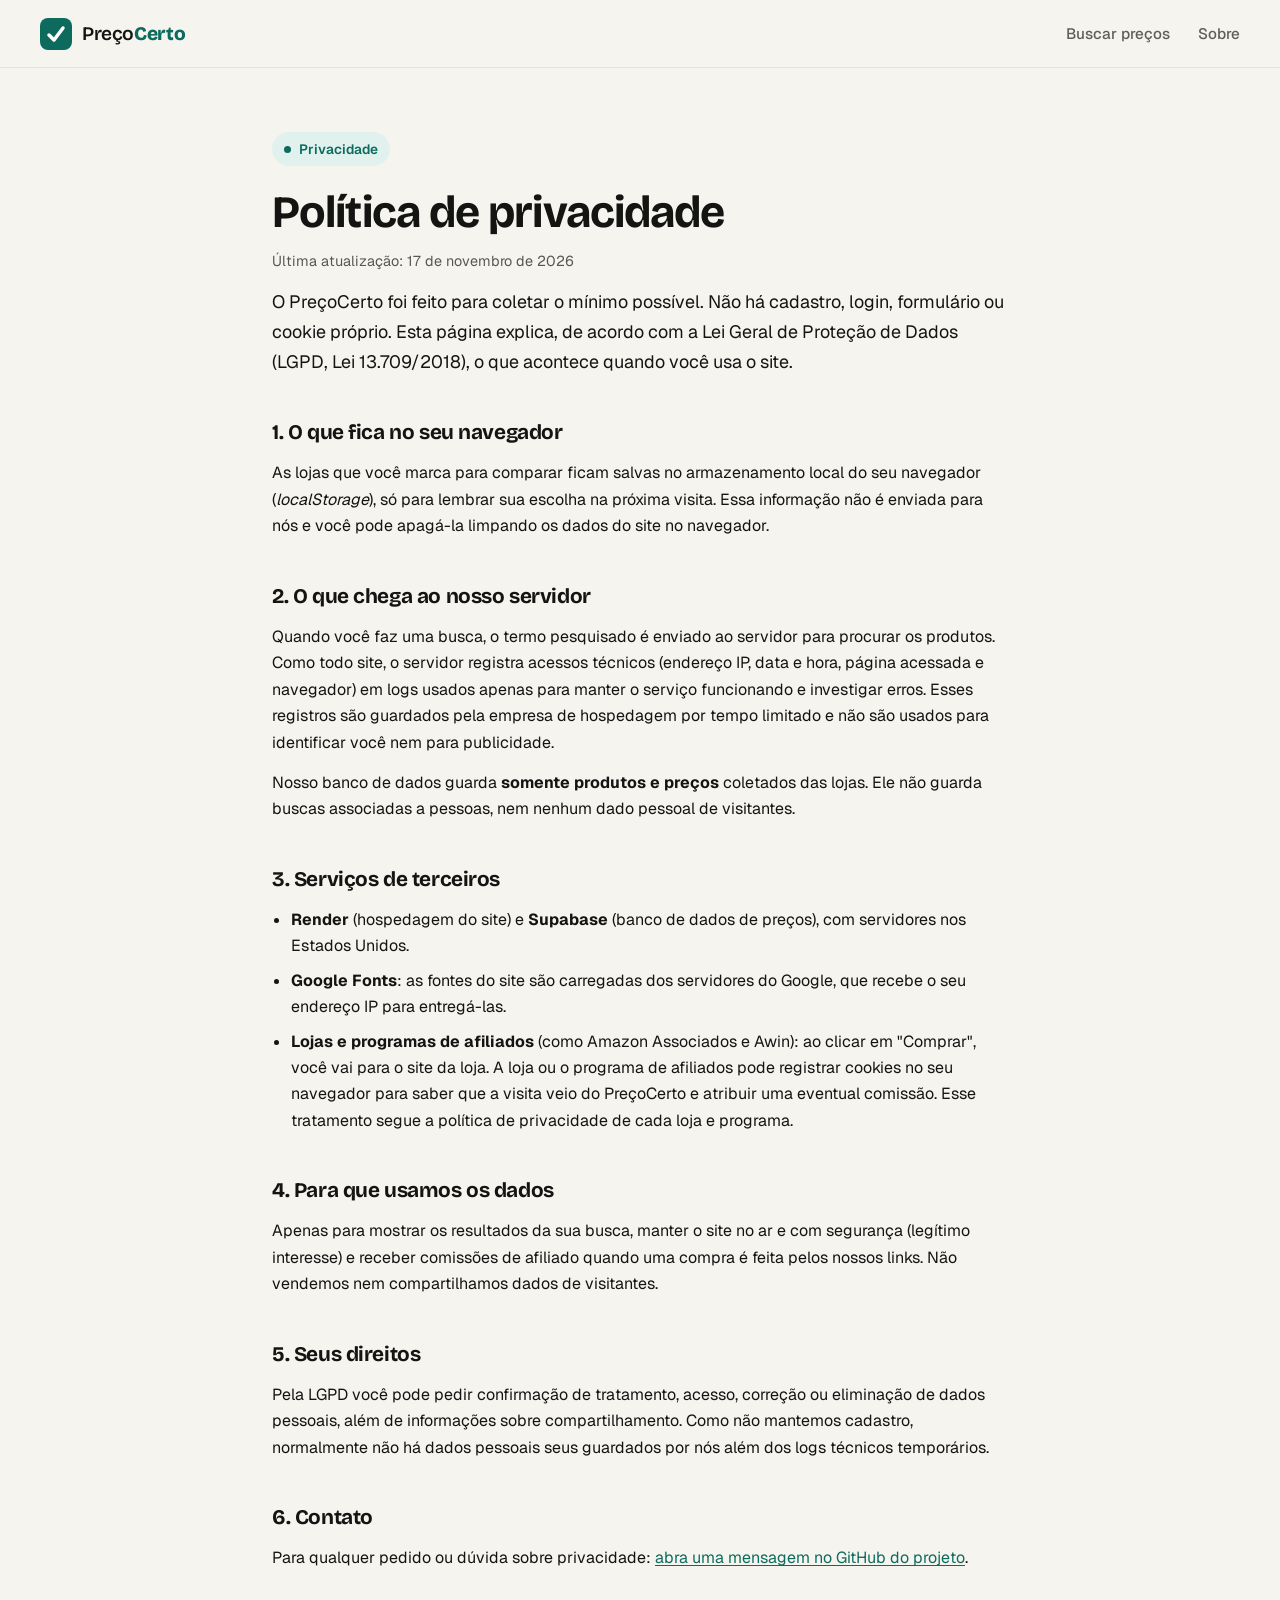
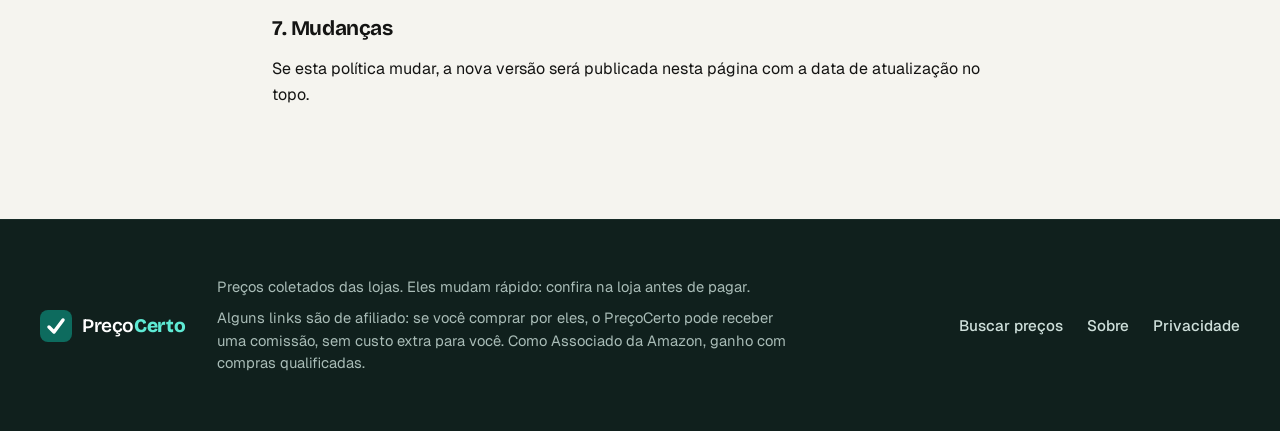
==== site/privacidade.html @ 29f8715f "Páginas Sobre e Política de privacidade; rodapé com links Co-Authored-By: Claude Opus 5.5 <noreply@a" ====
<!DOCTYPE html>
<html lang="pt-BR">
<head>
  <meta charset="UTF-8">
  <meta name="viewport" content="width=device-width, initial-scale=1.0">
  <title>Política de privacidade · PreçoCerto</title>
  <meta name="description" content="Quais dados o PreçoCerto trata, por quê e quais são os seus direitos (LGPD).">
  <meta name="theme-color" content="#f5f4ef">
  <link rel="icon" href="data:image/svg+xml,%3Csvg xmlns='http://www.w3.org/2000/svg' viewBox='0 0 32 32'%3E%3Crect width='32' height='32' rx='8' fill='%230d6b5e'/%3E%3Cpath d='M9 17l5 5 9-12' stroke='white' stroke-width='3.5' fill='none' stroke-linecap='round' stroke-linejoin='round'/%3E%3C/svg%3E">
  <link rel="preconnect" href="https://fonts.googleapis.com">
  <link rel="preconnect" href="https://fonts.gstatic.com" crossorigin>
  <link href="https://fonts.googleapis.com/css2?family=Bricolage+Grotesque:opsz,wght@12..96,600;12..96,700;12..96,800&family=Geist:wght@400;500;600;700&display=swap" rel="stylesheet">
  <link rel="stylesheet" href="style.css">
</head>
<body>
  <header class="topo">
    <div class="wrap topo__conteudo">
      <a href="/" class="logo" aria-label="PreçoCerto, início">
        <svg class="logo__marca" viewBox="0 0 32 32" aria-hidden="true"><rect width="32" height="32" rx="8"/><path d="M9 17l5 5 9-12"/></svg>
        <span>Preço<strong>Certo</strong></span>
      </a>
      <nav class="topo__nav" aria-label="Principal">
        <a href="/">Buscar preços</a>
        <a href="/sobre.html">Sobre</a>
      </nav>
    </div>
  </header>

  <main class="pagina">
    <article class="wrap pagina__texto">
      <p class="hero__tag">Privacidade</p>
      <h1>Política de privacidade</h1>
      <p class="pagina__data">Última atualização: 17 de novembro de 2026</p>

      <p class="pagina__lead">
        O PreçoCerto foi feito para coletar o mínimo possível. Não há cadastro, login,
        formulário ou cookie próprio. Esta página explica, de acordo com a Lei Geral de Proteção
        de Dados (LGPD, Lei 13.709/2018), o que acontece quando você usa o site.
      </p>

      <h2>1. O que fica no seu navegador</h2>
      <p>
        As lojas que você marca para comparar ficam salvas no armazenamento local do seu
        navegador (<em>localStorage</em>), só para lembrar sua escolha na próxima visita.
        Essa informação não é enviada para nós e você pode apagá-la limpando os dados do site
        no navegador.
      </p>

      <h2>2. O que chega ao nosso servidor</h2>
      <p>
        Quando você faz uma busca, o termo pesquisado é enviado ao servidor para procurar os
        produtos. Como todo site, o servidor registra acessos técnicos (endereço IP, data e hora,
        página acessada e navegador) em logs usados apenas para manter o serviço funcionando e
        investigar erros. Esses registros são guardados pela empresa de hospedagem por tempo
        limitado e não são usados para identificar você nem para publicidade.
      </p>
      <p>
        Nosso banco de dados guarda <strong>somente produtos e preços</strong> coletados das lojas.
        Ele não guarda buscas associadas a pessoas, nem nenhum dado pessoal de visitantes.
      </p>

      <h2>3. Serviços de terceiros</h2>
      <ul>
        <li><strong>Render</strong> (hospedagem do site) e <strong>Supabase</strong> (banco de dados de
          preços), com servidores nos Estados Unidos.</li>
        <li><strong>Google Fonts</strong>: as fontes do site são carregadas dos servidores do Google,
          que recebe o seu endereço IP para entregá-las.</li>
        <li><strong>Lojas e programas de afiliados</strong> (como Amazon Associados e Awin): ao clicar
          em "Comprar", você vai para o site da loja. A loja ou o programa de afiliados pode
          registrar cookies no seu navegador para saber que a visita veio do PreçoCerto e
          atribuir uma eventual comissão. Esse tratamento segue a política de privacidade de
          cada loja e programa.</li>
      </ul>

      <h2>4. Para que usamos os dados</h2>
      <p>
        Apenas para mostrar os resultados da sua busca, manter o site no ar e com segurança
        (legítimo interesse) e receber comissões de afiliado quando uma compra é feita pelos
        nossos links. Não vendemos nem compartilhamos dados de visitantes.
      </p>

      <h2>5. Seus direitos</h2>
      <p>
        Pela LGPD você pode pedir confirmação de tratamento, acesso, correção ou eliminação de
        dados pessoais, além de informações sobre compartilhamento. Como não mantemos cadastro,
        normalmente não há dados pessoais seus guardados por nós além dos logs técnicos
        temporários.
      </p>

      <h2>6. Contato</h2>
      <p>
        Para qualquer pedido ou dúvida sobre privacidade:
        <a href="https://github.com/GabrielGAzevedo/compdpre-os/issues" target="_blank" rel="noopener">abra uma mensagem no GitHub do projeto</a>.
      </p>

      <h2>7. Mudanças</h2>
      <p>
        Se esta política mudar, a nova versão será publicada nesta página com a data de
        atualização no topo.
      </p>
    </article>
  </main>

  <footer class="rodape">
    <div class="wrap rodape__conteudo">
      <a href="/" class="logo logo--claro" aria-label="PreçoCerto, início">
        <svg class="logo__marca" viewBox="0 0 32 32" aria-hidden="true"><rect width="32" height="32" rx="8"/><path d="M9 17l5 5 9-12"/></svg>
        <span>Preço<strong>Certo</strong></span>
      </a>
      <div class="rodape__textos">
        <p>Preços coletados das lojas. Eles mudam rápido: confira na loja antes de pagar.</p>
        <p>Alguns links são de afiliado: se você comprar por eles, o PreçoCerto pode receber uma comissão, sem custo extra para você. Como Associado da Amazon, ganho com compras qualificadas.</p>
      </div>
      <nav class="rodape__links" aria-label="Rodapé">
        <a href="/">Buscar preços</a>
        <a href="/sobre.html">Sobre</a>
        <a href="/privacidade.html">Privacidade</a>
      </nav>
    </div>
  </footer>
</body>
</html>
---- site/style.css ----
/* =====================================================================
   PreçoCerto · estilos
   Tipo: software · fundo claro quente, uma faixa escura, raio suave
   ===================================================================== */
:root {
  --fundo: #f5f4ef;
  --superficie: #ffffff;
  --superficie-2: #fbfaf7;
  --texto: #141413;
  --texto-suave: #5f5f5a;
  --borda: #e4e2da;
  --borda-forte: #d3d0c5;

  --primaria: #0d6b5e;
  --primaria-escura: #09534a;
  --primaria-clara: #e1f2ee;
  --escuro: #10201d;
  --escuro-2: #172b27;

  /* cor de cada loja (bolinha, gráfico e seletor) */
  --amazon: #c2410c;
  --kabum: #1d4ed8;
  --mercadolivre: #a16207;
  --pichau: #be123c;
  --terabyte: #4d7c0f;
  --magalu: #0369a1;

  --fonte-titulo: "Bricolage Grotesque", "Geist", system-ui, sans-serif;
  --fonte: "Geist", system-ui, -apple-system, "Segoe UI", sans-serif;

  --r-sm: 10px;
  --r: 14px;
  --r-lg: 20px;
  --sombra: 0 1px 2px rgba(20, 20, 19, .04), 0 6px 20px rgba(20, 20, 19, .05);
  --sombra-alta: 0 2px 6px rgba(20, 20, 19, .06), 0 18px 44px rgba(20, 20, 19, .10);
  --topo: 68px;
  --curva: cubic-bezier(.2, .7, .2, 1);
}

*, *::before, *::after { box-sizing: border-box; }
html { scroll-behavior: smooth; scroll-padding-top: calc(var(--topo) + 16px); }
body {
  margin: 0;
  font-family: var(--fonte);
  font-size: 16px;
  line-height: 1.55;
  background: var(--fundo);
  color: var(--texto);
  -webkit-font-smoothing: antialiased;
}
a { color: inherit; }
h1, h2, h3 { font-family: var(--fonte-titulo); letter-spacing: -.02em; margin: 0; }
.wrap { width: min(1200px, 100% - 48px); margin-inline: auto; }
.sr { position: absolute; width: 1px; height: 1px; overflow: hidden; clip: rect(0 0 0 0); white-space: nowrap; }

.pular {
  position: fixed; left: 16px; top: 12px; z-index: 50; transform: translateY(-200%); transition: transform .2s;
  padding: 10px 16px; border-radius: var(--r-sm);
  background: var(--texto); color: #fff; font-weight: 600; text-decoration: none;
}
.pular:focus-visible { transform: none; }
:focus-visible { outline: 3px solid color-mix(in srgb, var(--primaria) 45%, transparent); outline-offset: 3px; }

/* ================================ Topo ================================ */
.topo {
  position: sticky; top: 0; z-index: 20; height: var(--topo);
  background: color-mix(in srgb, var(--fundo) 86%, transparent);
  backdrop-filter: saturate(1.4) blur(12px);
  border-bottom: 1px solid var(--borda);
}
.topo__conteudo { display: flex; align-items: center; justify-content: space-between; height: 100%; }
.logo { display: inline-flex; align-items: center; gap: 10px; text-decoration: none; font-family: var(--fonte-titulo); font-size: 1.2rem; font-weight: 600; letter-spacing: -.02em; }
.logo strong { color: var(--primaria); font-weight: 800; }
.logo__marca { width: 32px; height: 32px; }
.logo__marca rect { fill: var(--primaria); }
.logo__marca path { fill: none; stroke: #fff; stroke-width: 3.5; stroke-linecap: round; stroke-linejoin: round; }
.logo--claro strong { color: #5eead4; }

.topo__nav { display: flex; gap: 28px; }
.topo__nav a, .rodape__links a {
  position: relative; text-decoration: none; font-weight: 500; font-size: .95rem; color: var(--texto-suave);
  padding: 10px 0; transition: color .2s;
}
.topo__nav a::after, .rodape__links a::after {
  content: ""; position: absolute; left: 0; right: 0; bottom: 4px; height: 1.5px;
  background: currentColor; transform: scaleX(0); transform-origin: left; transition: transform .25s var(--curva);
}
.topo__nav a:hover, .rodape__links a:hover { color: var(--texto); }
.topo__nav a:hover::after, .rodape__links a:hover::after { transform: scaleX(1); }

/* ================================ Hero ================================ */
.hero {
  min-height: calc(100svh - var(--topo));
  display: flex; align-items: center;
  padding: 48px 0 56px;
}
.hero__grade { display: grid; grid-template-columns: 1.05fr .95fr; gap: 64px; align-items: center; }
.hero__tag {
  display: inline-flex; align-items: center; gap: 8px; margin: 0 0 20px;
  padding: 6px 12px; border-radius: 999px;
  background: var(--primaria-clara); color: var(--primaria);
  font-weight: 600; font-size: .85rem;
}
.hero__tag::before { content: ""; width: 7px; height: 7px; border-radius: 50%; background: currentColor; }
.hero h1 { font-size: clamp(2.3rem, 4.4vw, 3.7rem); line-height: 1.04; font-weight: 800; letter-spacing: -.035em; }
.hero__sub { margin: 18px 0 28px; max-width: 34em; font-size: 1.12rem; color: var(--texto-suave); }

/* entrada única ao carregar */
[data-enter] .hero__texto > *, [data-enter] .janela {
  animation: entrar .7s var(--curva) both;
}
[data-enter] .hero__texto > :nth-child(2) { animation-delay: .06s; }
[data-enter] .hero__texto > :nth-child(3) { animation-delay: .12s; }
[data-enter] .hero__texto > :nth-child(4) { animation-delay: .18s; }
[data-enter] .hero__texto > :nth-child(5) { animation-delay: .24s; }
[data-enter] .hero__texto > :nth-child(6) { animation-delay: .30s; }
[data-enter] .janela { animation-delay: .2s; animation-duration: .9s; }
@keyframes entrar { from { opacity: 0; transform: translateY(14px); } }

/* ================================ Busca =============================== */
.busca {
  display: flex; align-items: center; gap: 8px;
  padding: 7px 7px 7px 18px;
  background: var(--superficie);
  border: 1px solid var(--borda-forte); border-radius: var(--r);
  box-shadow: var(--sombra);
  transition: border-color .2s, box-shadow .2s;
}
.busca:focus-within { border-color: var(--primaria); box-shadow: 0 0 0 4px var(--primaria-clara), var(--sombra); }
.busca__icone { width: 20px; height: 20px; flex: none; fill: none; stroke: var(--texto-suave); stroke-width: 2; stroke-linecap: round; }
.busca input { flex: 1; min-width: 0; border: 0; outline: 0; background: transparent; font: inherit; font-size: 1.05rem; padding: 11px 4px; color: var(--texto); }
.busca input::placeholder { color: #9a9a93; }

/* ============================ Seletor de lojas ======================== */
.lojas { border: 0; margin: 22px 0 0; padding: 0; }
.lojas legend { padding: 0; margin-bottom: 10px; font-size: .78rem; font-weight: 600; letter-spacing: .08em; text-transform: uppercase; color: var(--texto-suave); }
.lojas__lista { display: flex; flex-wrap: wrap; gap: 8px; }
.lojas__aviso { margin: 10px 0 0; color: #b42318; font-size: .88rem; font-weight: 600; }

.loja--amazon, .opcao-loja--amazon { --cor: var(--amazon); }
.loja--kabum, .opcao-loja--kabum { --cor: var(--kabum); }
.loja--mercadolivre, .opcao-loja--mercadolivre { --cor: var(--mercadolivre); }
.loja--pichau, .opcao-loja--pichau { --cor: var(--pichau); }
.loja--terabyte, .opcao-loja--terabyte { --cor: var(--terabyte); }
.loja--magalu, .opcao-loja--magalu { --cor: var(--magalu); }

.opcao-loja { position: relative; }
.opcao-loja input { position: absolute; opacity: 0; pointer-events: none; }
.opcao-loja span {
  display: inline-flex; align-items: center; gap: 8px; min-height: 44px; cursor: pointer; user-select: none;
  padding: 0 14px; border-radius: 999px;
  background: var(--superficie); border: 1.5px solid var(--borda);
  font-weight: 600; font-size: .92rem; color: var(--texto-suave);
  transition: border-color .15s, color .15s, transform .15s var(--curva);
}
.opcao-loja span::before {
  content: ""; width: 10px; height: 10px; border-radius: 50%;
  border: 2px solid var(--cor); transition: background .15s;
}
.opcao-loja span:hover { border-color: var(--cor); transform: translateY(-1px); }
.opcao-loja span:active { transform: scale(.97); }
.opcao-loja input:checked + span { border-color: var(--cor); color: var(--texto); }
.opcao-loja input:checked + span::before { background: var(--cor); }
.opcao-loja input:focus-visible + span { outline: 3px solid color-mix(in srgb, var(--cor) 35%, transparent); outline-offset: 2px; }

.sugestoes { display: flex; flex-wrap: wrap; align-items: center; gap: 4px 14px; margin-top: 16px; }
.sugestoes__rotulo { font-size: .88rem; color: var(--texto-suave); }
.chip {
  font: inherit; font-size: .9rem; cursor: pointer; min-height: 44px; padding: 0 2px;
  border: 0; background: none; color: var(--texto);
  text-decoration: underline; text-decoration-color: var(--borda-forte); text-underline-offset: 4px;
  transition: text-decoration-color .2s, color .2s;
}
.chip:hover { color: var(--primaria); text-decoration-color: currentColor; }

/* =============================== Janela =============================== */
.janela {
  background: var(--superficie);
  border: 1px solid var(--borda); border-radius: var(--r-lg);
  box-shadow: var(--sombra-alta);
  overflow: hidden;
}
.janela__barra {
  display: flex; align-items: center; gap: 7px; padding: 12px 16px;
  border-bottom: 1px solid var(--borda); background: var(--superficie-2);
}
.janela__barra > span { width: 11px; height: 11px; border-radius: 50%; background: var(--borda-forte); }
.janela__url {
  margin: 0 0 0 10px; flex: 1; text-align: center; font-size: .8rem; color: var(--texto-suave);
  padding: 5px 10px; border-radius: 8px; background: var(--fundo);
}
.janela__corpo { padding: 22px; }
.janela__corpo .card { box-shadow: none; border-color: var(--borda); animation: none; }
.janela__corpo .card:hover { transform: none; box-shadow: none; }

/* card de exemplo: barras no lugar dos preços, destaque passeando */
.demo-titulo { display: grid; gap: 8px; }
.demo-titulo i { display: block; height: 12px; border-radius: 6px; background: #ecebe5; }
.demo-titulo i:last-child { width: 62%; }
.card--demo .oferta { grid-template-columns: 1fr 120px; min-height: 52px; animation: destaque 3.6s infinite; }
.card--demo .barra { display: block; height: 14px; border-radius: 7px; background: linear-gradient(90deg, #ecebe5 30%, #f6f5f0 50%, #ecebe5 70%); background-size: 220% 100%; animation: brilho 1.8s linear infinite; }
.card--demo .oferta:nth-child(1) { animation-delay: 0s; }
.card--demo .oferta:nth-child(2) { animation-delay: .6s; }
.card--demo .oferta:nth-child(3) { animation-delay: 1.2s; }
.card--demo .oferta:nth-child(4) { animation-delay: 1.8s; }
.card--demo .oferta:nth-child(5) { animation-delay: 2.4s; }
.card--demo .oferta:nth-child(6) { animation-delay: 3s; }
@keyframes destaque {
  0%, 12% { border-color: var(--primaria); background: var(--primaria-clara); }
  20%, 100% { border-color: var(--borda); background: var(--superficie-2); }
}

/* ================================ Botões ============================== */
.btn {
  display: inline-flex; align-items: center; justify-content: center; gap: 6px; min-height: 44px;
  font: inherit; font-weight: 600; cursor: pointer; text-decoration: none; white-space: nowrap;
  border: 0; border-radius: var(--r-sm);
  transition: background .18s, transform .18s var(--curva), box-shadow .18s;
}
.btn:hover { transform: translateY(-1px); }
.btn:active { transform: translateY(0) scale(.97); }
.btn--primario { background: var(--primaria); color: #fff; padding: 0 22px; }
.btn--primario:hover { background: var(--primaria-escura); box-shadow: 0 6px 16px color-mix(in srgb, var(--primaria) 30%, transparent); }
.btn--primario:disabled { opacity: .65; cursor: wait; transform: none; }
.btn--comprar { padding: 0 16px; font-size: .9rem; background: var(--texto); color: #fff; }
.btn--comprar:hover { background: #33332f; }
.btn--secundario { padding: 0 16px; font-size: .9rem; background: transparent; color: var(--texto); border: 1px solid var(--borda-forte); }
.btn--secundario:hover { border-color: var(--texto); }

/* ================================ Seções ============================== */
.secao { padding: 96px 0; }
.secao__cabecalho { margin-bottom: 36px; max-width: 46em; }
.secao h2 { font-size: clamp(1.8rem, 3vw, 2.5rem); line-height: 1.1; font-weight: 700; }
.status { margin: 10px 0 0; color: var(--texto-suave); font-size: 1.02rem; }
.grade { display: grid; grid-template-columns: repeat(3, minmax(0, 1fr)); gap: 20px; }

/* ============================ Faixa escura ============================ */
.secao--escura { background: var(--escuro); color: #eef4f2; }
.secao--escura .status { color: #a9bcb7; }

.fluxo {
  border: 1px solid var(--escuro-2); border-radius: var(--r-lg);
  background: radial-gradient(120% 90% at 50% 0%, #17322c 0%, var(--escuro) 70%);
  padding: 28px;
}
.fluxo__svg { display: block; width: 100%; height: auto; }
.fluxo__svg text { font-family: var(--fonte); font-size: 14px; font-weight: 600; fill: #e7f1ee; text-anchor: middle; }
.fluxo__linha, .fluxo__ramos path { fill: none; stroke: #2c4a43; stroke-width: 1.5; }
.fluxo__pulsos path {
  fill: none; stroke: #5eead4; stroke-width: 2.5; stroke-linecap: round;
  stroke-dasharray: 18 400; stroke-dashoffset: 18; animation: pulso 3s linear infinite;
}
.fluxo__pulsos .p2 { animation-delay: .5s; } .fluxo__pulsos .p3 { animation-delay: .9s; }
.fluxo__pulsos .p4 { animation-delay: 1.3s; } .fluxo__pulsos .p5 { animation-delay: 1.8s; }
.fluxo__pulsos .p6 { animation-delay: 2.2s; }
@keyframes pulso { to { stroke-dashoffset: -400; } }
.fluxo__no rect { fill: #17302b; stroke: #2f5850; }
.fluxo__no--motor rect { fill: var(--primaria); stroke: #14a08c; }
.fluxo__no--fim rect { fill: #0f3d36; stroke: #5eead4; }
.fluxo__mini { font-size: 11px !important; font-weight: 500 !important; fill: #bfe9e0 !important; }
.fluxo__loja rect { fill: #142824; stroke: #2c4a43; }
.fluxo__loja circle { fill: var(--c); }
.fluxo__loja text { text-anchor: start; font-size: 13px; }

.passos { list-style: none; margin: 32px 0 0; padding: 0; display: grid; grid-template-columns: repeat(3, 1fr); gap: 32px; counter-reset: passo; }
.passos li { counter-increment: passo; border-top: 1px solid #2c4a43; padding-top: 20px; }
.passos li::before { content: "0" counter(passo); font-family: var(--fonte-titulo); font-weight: 700; color: #5eead4; font-size: .95rem; }
.passos h3 { font-size: 1.25rem; margin: 8px 0 8px; color: #fff; }
.passos p { margin: 0; color: #a9bcb7; }

.fluxo-m { display: none; }
.fluxo-m__no {
  display: block; text-align: center; padding: 12px 16px; border-radius: 999px;
  background: #17302b; border: 1px solid #2f5850; color: #e7f1ee; font-weight: 600;
}
.fluxo-m__no--motor { border-radius: var(--r); background: var(--primaria); border-color: #14a08c; }
.fluxo-m__no--fim { border-color: #5eead4; background: #0f3d36; }
.fluxo-m__seta { position: relative; display: block; height: 28px; overflow: hidden; }
.fluxo-m__seta::before { content: ""; position: absolute; left: 50%; top: 0; bottom: 0; width: 1.5px; background: #2c4a43; }
.fluxo-m__seta::after {
  content: ""; position: absolute; left: calc(50% - 1px); top: -10px; width: 3.5px; height: 10px; border-radius: 2px;
  background: #5eead4; animation: desce 1.6s linear infinite;
}
@keyframes desce { to { transform: translateY(40px); } }
.fluxo-m__lojas { display: grid; grid-template-columns: 1fr 1fr; gap: 8px; }
.fluxo-m__lojas span {
  display: flex; align-items: center; gap: 8px; padding: 9px 12px; border-radius: 999px;
  background: #142824; border: 1px solid #2c4a43; color: #e7f1ee; font-size: .88rem; font-weight: 600;
}
.fluxo-m__lojas span::before { content: ""; width: 8px; height: 8px; border-radius: 50%; background: var(--c); }

/* ================================ Card ================================ */
.card {
  display: flex; flex-direction: column; gap: 16px;
  padding: 22px; border-radius: var(--r-lg);
  background: var(--superficie); border: 1px solid var(--borda);
  box-shadow: var(--sombra);
  transition: box-shadow .25s var(--curva), transform .25s var(--curva);
}
.grade .card:hover { box-shadow: var(--sombra-alta); transform: translateY(-2px); }

.card__topo { display: flex; justify-content: space-between; align-items: center; gap: 8px; min-height: 26px; }
.selo { padding: 4px 10px; border-radius: 999px; background: #fdf0d2; color: #7a4f00; font-size: .8rem; font-weight: 700; white-space: nowrap; }
.selo--igual { background: #efeee9; color: var(--texto-suave); }
.similar { font-size: .78rem; color: var(--texto-suave); text-align: right; }

.card__titulo {
  margin: 0; font-family: var(--fonte); font-size: 1.05rem; font-weight: 600; line-height: 1.4; letter-spacing: -.01em;
  display: -webkit-box; -webkit-line-clamp: 2; -webkit-box-orient: vertical; overflow: hidden;
}

.ofertas { list-style: none; margin: 0; padding: 0; display: grid; gap: 8px; }
.oferta {
  display: grid; grid-template-columns: 1fr auto auto; align-items: center; gap: 12px;
  padding: 10px 10px 10px 14px; border-radius: var(--r);
  border: 1px solid var(--borda); background: var(--superficie-2);
  transition: border-color .2s;
}
.oferta:hover { border-color: var(--borda-forte); }
.oferta--melhor { border-color: var(--primaria); background: var(--primaria-clara); }
.oferta--melhor .btn--comprar { background: var(--primaria); }
.oferta--melhor .btn--comprar:hover { background: var(--primaria-escura); }

.loja { display: flex; flex-direction: column; font-weight: 600; font-size: .93rem; color: var(--texto); line-height: 1.3; }
.loja::before { content: none; }
.loja { padding-left: 16px; position: relative; }
.loja::after {
  content: ""; position: absolute; left: 0; top: .42em; width: 8px; height: 8px; border-radius: 50%;
  background: var(--cor, var(--texto-suave));
}
.loja small { color: var(--texto-suave); font-weight: 500; font-size: .76rem; }

.preco { font-size: 1.12rem; font-weight: 700; letter-spacing: -.02em; white-space: nowrap; font-variant-numeric: tabular-nums; }

.card__rodape { display: flex; justify-content: space-between; align-items: center; gap: 12px; margin-top: auto; }
.minimo { font-size: .85rem; color: var(--texto-suave); }

/* ============================ Carregamento ============================ */
.esqueleto { height: 300px; border-radius: var(--r-lg); background: linear-gradient(90deg, #ebeae4 25%, #f4f3ee 50%, #ebeae4 75%); background-size: 200% 100%; animation: brilho 1.4s infinite linear; }
.vazio {
  grid-column: 1 / -1; text-align: center; padding: 56px 24px;
  border: 1px dashed var(--borda-forte); border-radius: var(--r-lg); color: var(--texto-suave);
  background: var(--superficie-2);
}
@keyframes brilho { from { background-position: 100% 0; } to { background-position: -100% 0; } }

/* ================================ Modal =============================== */
.modal { width: min(680px, 100% - 32px); padding: 24px; border: 0; border-radius: var(--r-lg); box-shadow: var(--sombra-alta); }
.modal::backdrop { background: rgba(16, 32, 29, .5); backdrop-filter: blur(3px); }
.modal__cabecalho { display: flex; justify-content: space-between; align-items: start; gap: 16px; margin-bottom: 14px; }
.modal h2 { font-family: var(--fonte); font-size: 1.05rem; font-weight: 600; letter-spacing: -.01em; }
.modal__fechar { border: 0; background: #efeee9; width: 44px; height: 44px; border-radius: 50%; font-size: 1.4rem; cursor: pointer; flex: none; transition: background .2s; }
.modal__fechar:hover { background: #e2e0d8; }
.grafico svg { width: 100%; height: auto; display: block; }
.grafico .eixo { font-size: 11px; fill: var(--texto-suave); font-family: var(--fonte); }
.grafico .grade-linha { stroke: var(--borda); }
.legenda { display: flex; flex-wrap: wrap; gap: 6px 18px; margin-top: 10px; font-size: .88rem; font-weight: 600; }

/* =============================== Rodapé =============================== */
.rodape { background: var(--escuro); color: #a9bcb7; padding: 56px 0; border-top: 1px solid var(--escuro-2); }
.rodape__conteudo { display: grid; grid-template-columns: auto 1fr auto; align-items: center; gap: 32px; }
.rodape .logo { color: #fff; }
.rodape p { margin: 0; font-size: .92rem; max-width: 40em; }
.rodape__textos { display: grid; gap: 8px; }

/* Páginas de texto (Sobre, Privacidade) */
.pagina { padding: 64px 0 96px; }
.pagina__texto { max-width: 46rem; line-height: 1.65; }
.pagina__texto h1 { font-size: clamp(2rem, 4vw, 2.8rem); line-height: 1.1; font-weight: 700; margin: 8px 0 20px; }
.pagina__texto h2 { font-size: 1.3rem; margin: 40px 0 10px; }
.pagina__texto p, .pagina__texto ul { margin: 0 0 14px; }
.pagina__texto ul { padding-left: 1.2em; }
.pagina__texto li { margin-bottom: 8px; }
.pagina__texto a { color: var(--primaria); text-decoration: underline; text-underline-offset: 2px; }
.pagina__lead { font-size: 1.12rem; }
.pagina__data { font-size: .9rem; opacity: .7; margin-top: -8px !important; }
.rodape__links { display: flex; gap: 24px; }
.rodape__links a { color: #cfe0db; }
.rodape__links a:hover { color: #fff; }

/* ============================= Responsivo ============================= */
@media (max-width: 1080px) {
  .hero__grade { gap: 40px; }
  .grade { grid-template-columns: repeat(2, minmax(0, 1fr)); }
}
@media (max-width: 900px) {
  .hero { min-height: auto; padding: 40px 0 64px; }
  .hero__grade { grid-template-columns: 1fr; }
  .rodape__conteudo { grid-template-columns: 1fr; gap: 18px; }
  .passos { grid-template-columns: 1fr; gap: 20px; }
}
@media (max-width: 640px) {
  .wrap { width: calc(100% - 32px); }
  .topo__nav { display: none; }
  .secao { padding: 64px 0; }
  .busca { flex-wrap: wrap; padding: 6px 6px 6px 14px; }
  .busca input { flex-basis: calc(100% - 40px); }
  .busca .btn { width: 100%; }
  .grade { grid-template-columns: 1fr; }
  .oferta { grid-template-columns: 1fr auto; }
  .oferta .btn--comprar { grid-column: 1 / -1; }
  .card--demo .oferta { grid-template-columns: 1fr 90px; }
  .fluxo { display: none; }
  .fluxo-m { display: block; }
  /* no topo, a janela mostra só as 3 lojas mais baratas, com botão na linha */
  .janela__corpo { padding: 14px; }
  .janela .oferta:nth-child(n+4) { display: none; }
  .janela .oferta { grid-template-columns: 1fr auto auto; }
  .janela .oferta .btn--comprar { grid-column: auto; padding: 0 12px; }
  .janela .similar { display: none; }
  .janela .card { padding: 16px; }
  .janela .oferta { gap: 8px; padding-left: 12px; }
  .janela .preco { font-size: 1rem; }
  .rodape__links { flex-wrap: wrap; gap: 4px 20px; }
}

/* Movimento reduzido: tudo parado, nada escondido */
@media (prefers-reduced-motion: reduce) {
  *, *::before, *::after { animation: none !important; transition: none !important; scroll-behavior: auto !important; }
}

/* telas bem estreitas: na janela do topo o botão desce para a linha de baixo */
@media (max-width: 380px) {
  .janela .oferta { grid-template-columns: 1fr auto; }
  .janela .oferta .btn--comprar { grid-column: 1 / -1; }
}
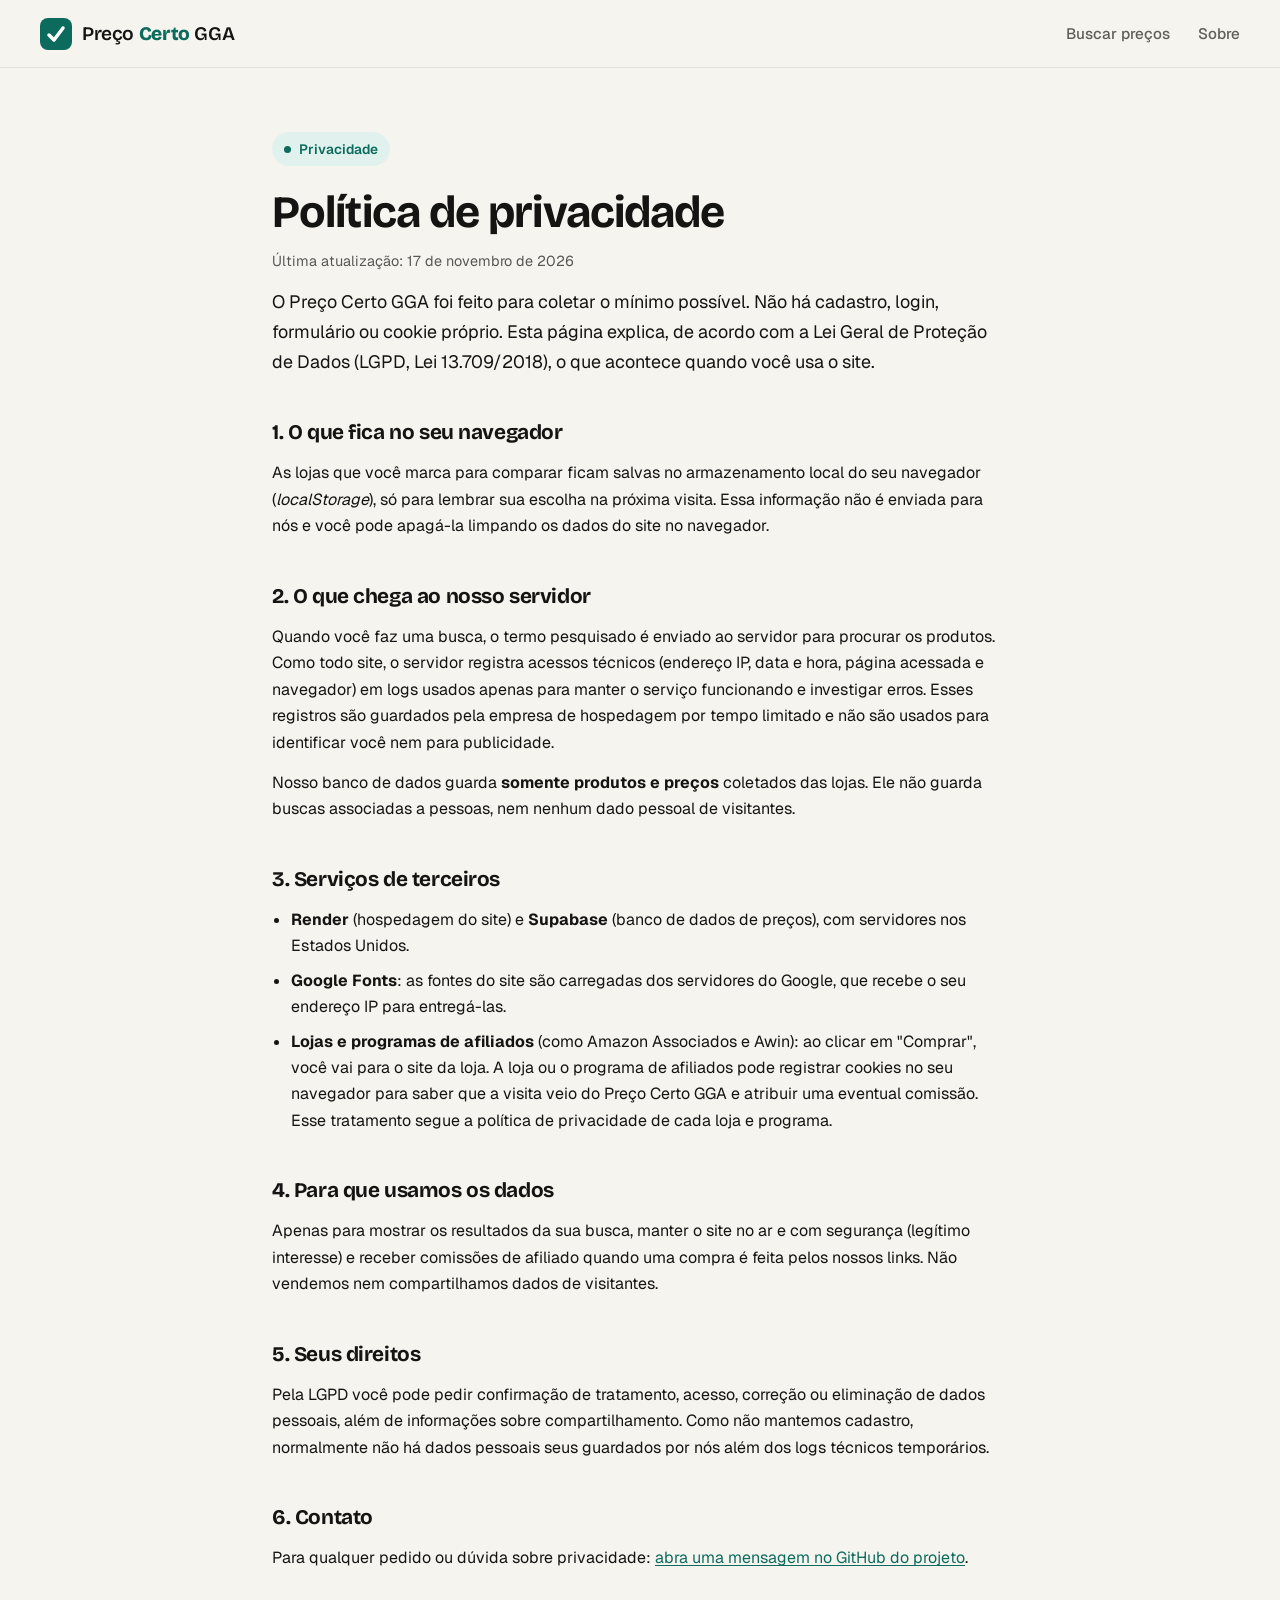
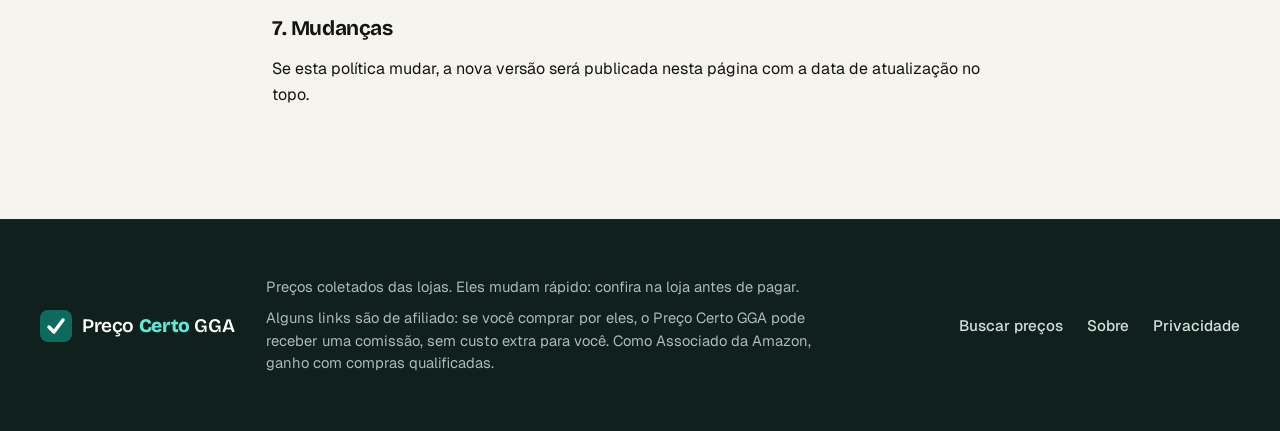
==== commit 04c3903b: "Nome Preço Certo GGA; por enquanto só Amazon, Kabum e Pichau Página inicial sem a promessa de 6 loja" ====
--- a/site/privacidade.html
+++ b/site/privacidade.html
@@ -3,8 +3,8 @@
 <head>
   <meta charset="UTF-8">
   <meta name="viewport" content="width=device-width, initial-scale=1.0">
-  <title>Política de privacidade · PreçoCerto</title>
-  <meta name="description" content="Quais dados o PreçoCerto trata, por quê e quais são os seus direitos (LGPD).">
+  <title>Política de privacidade · Preço Certo GGA</title>
+  <meta name="description" content="Quais dados o Preço Certo GGA trata, por quê e quais são os seus direitos (LGPD).">
   <meta name="theme-color" content="#f5f4ef">
   <link rel="icon" href="data:image/svg+xml,%3Csvg xmlns='http://www.w3.org/2000/svg' viewBox='0 0 32 32'%3E%3Crect width='32' height='32' rx='8' fill='%230d6b5e'/%3E%3Cpath d='M9 17l5 5 9-12' stroke='white' stroke-width='3.5' fill='none' stroke-linecap='round' stroke-linejoin='round'/%3E%3C/svg%3E">
   <link rel="preconnect" href="https://fonts.googleapis.com">
@@ -15,9 +15,9 @@
 <body>
   <header class="topo">
     <div class="wrap topo__conteudo">
-      <a href="/" class="logo" aria-label="PreçoCerto, início">
+      <a href="/" class="logo" aria-label="Preço Certo GGA, início">
         <svg class="logo__marca" viewBox="0 0 32 32" aria-hidden="true"><rect width="32" height="32" rx="8"/><path d="M9 17l5 5 9-12"/></svg>
-        <span>Preço<strong>Certo</strong></span>
+        <span>Preço <strong>Certo</strong> GGA</span>
       </a>
       <nav class="topo__nav" aria-label="Principal">
         <a href="/">Buscar preços</a>
@@ -33,7 +33,7 @@
       <p class="pagina__data">Última atualização: 17 de novembro de 2026</p>
 
       <p class="pagina__lead">
-        O PreçoCerto foi feito para coletar o mínimo possível. Não há cadastro, login,
+        O Preço Certo GGA foi feito para coletar o mínimo possível. Não há cadastro, login,
         formulário ou cookie próprio. Esta página explica, de acordo com a Lei Geral de Proteção
         de Dados (LGPD, Lei 13.709/2018), o que acontece quando você usa o site.
       </p>
@@ -67,7 +67,7 @@
           que recebe o seu endereço IP para entregá-las.</li>
         <li><strong>Lojas e programas de afiliados</strong> (como Amazon Associados e Awin): ao clicar
           em "Comprar", você vai para o site da loja. A loja ou o programa de afiliados pode
-          registrar cookies no seu navegador para saber que a visita veio do PreçoCerto e
+          registrar cookies no seu navegador para saber que a visita veio do Preço Certo GGA e
           atribuir uma eventual comissão. Esse tratamento segue a política de privacidade de
           cada loja e programa.</li>
       </ul>
@@ -103,13 +103,13 @@
 
   <footer class="rodape">
     <div class="wrap rodape__conteudo">
-      <a href="/" class="logo logo--claro" aria-label="PreçoCerto, início">
+      <a href="/" class="logo logo--claro" aria-label="Preço Certo GGA, início">
         <svg class="logo__marca" viewBox="0 0 32 32" aria-hidden="true"><rect width="32" height="32" rx="8"/><path d="M9 17l5 5 9-12"/></svg>
-        <span>Preço<strong>Certo</strong></span>
+        <span>Preço <strong>Certo</strong> GGA</span>
       </a>
       <div class="rodape__textos">
         <p>Preços coletados das lojas. Eles mudam rápido: confira na loja antes de pagar.</p>
-        <p>Alguns links são de afiliado: se você comprar por eles, o PreçoCerto pode receber uma comissão, sem custo extra para você. Como Associado da Amazon, ganho com compras qualificadas.</p>
+        <p>Alguns links são de afiliado: se você comprar por eles, o Preço Certo GGA pode receber uma comissão, sem custo extra para você. Como Associado da Amazon, ganho com compras qualificadas.</p>
       </div>
       <nav class="rodape__links" aria-label="Rodapé">
         <a href="/">Buscar preços</a>
--- a/site/style.css
+++ b/site/style.css
@@ -1,5 +1,5 @@
 /* =====================================================================
-   PreçoCerto · estilos
+   Preço Certo GGA · estilos
    Tipo: software · fundo claro quente, uma faixa escura, raio suave
    ===================================================================== */
 :root {
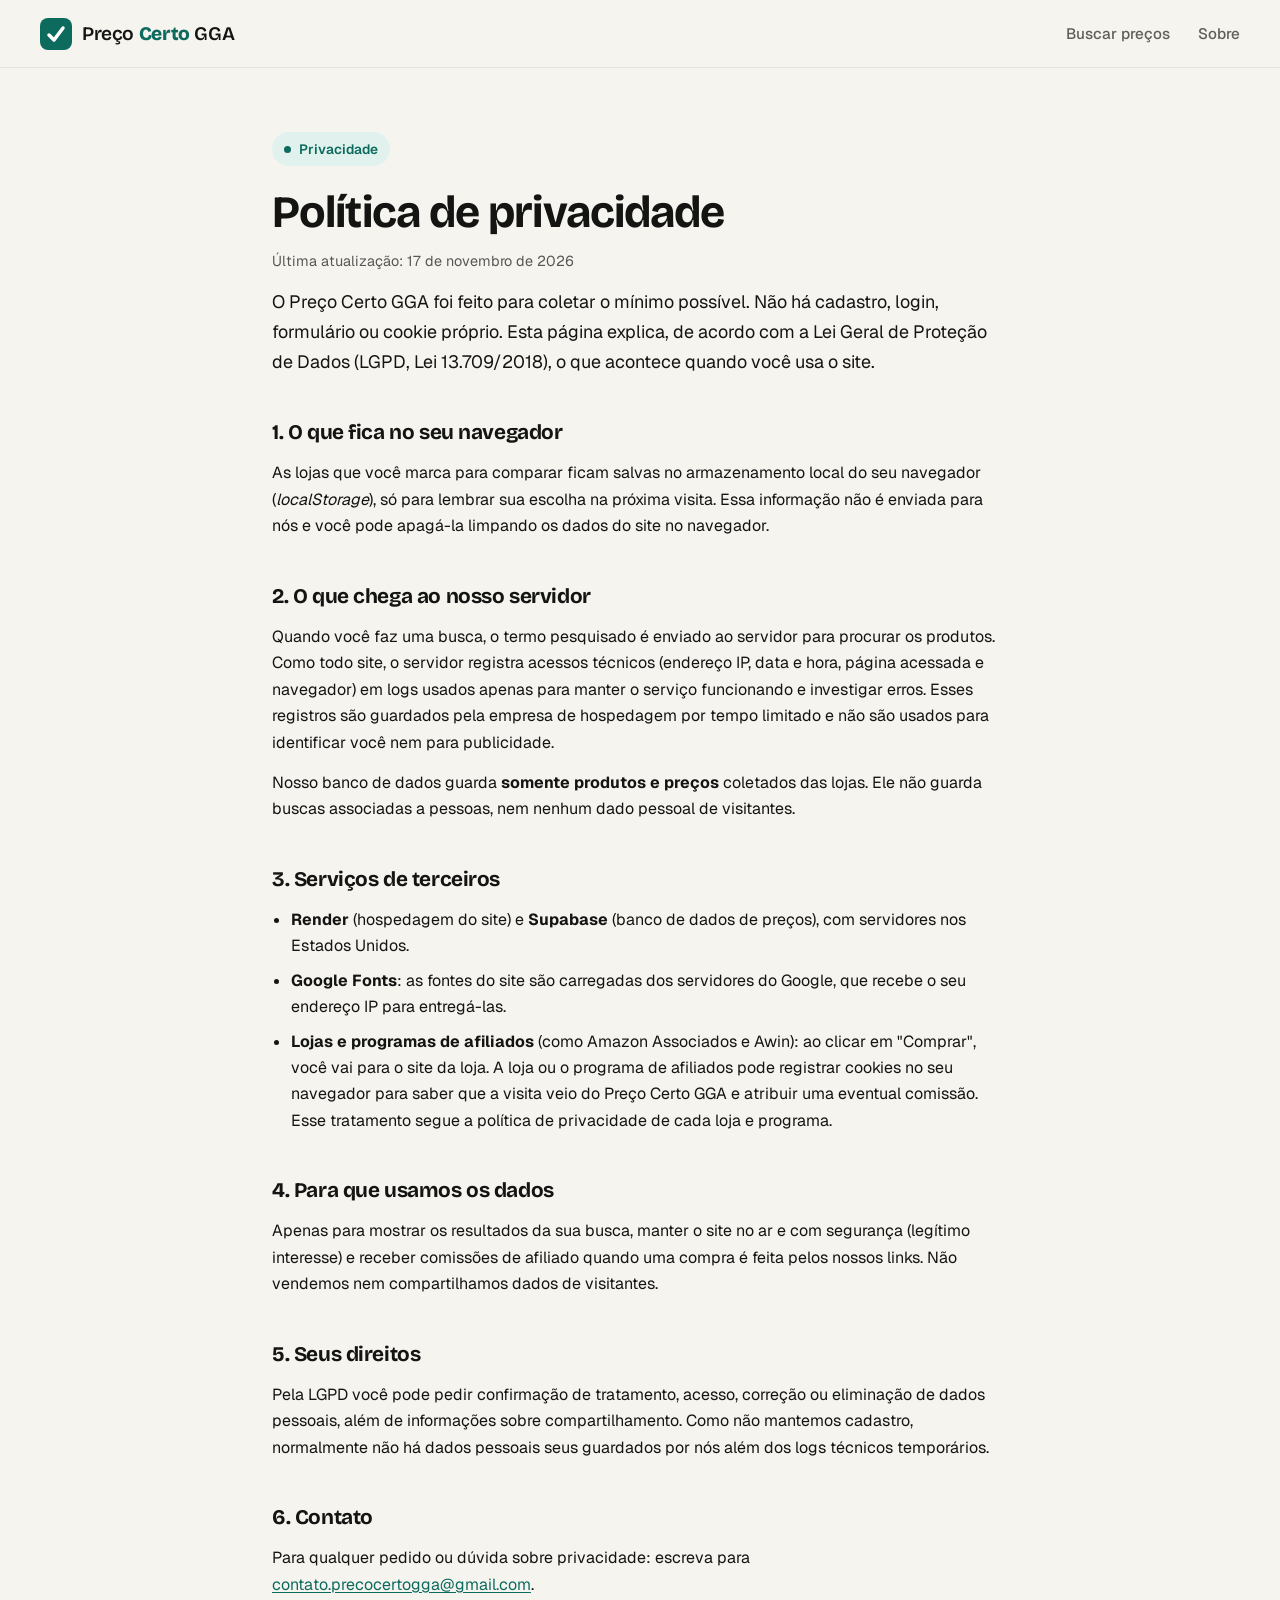
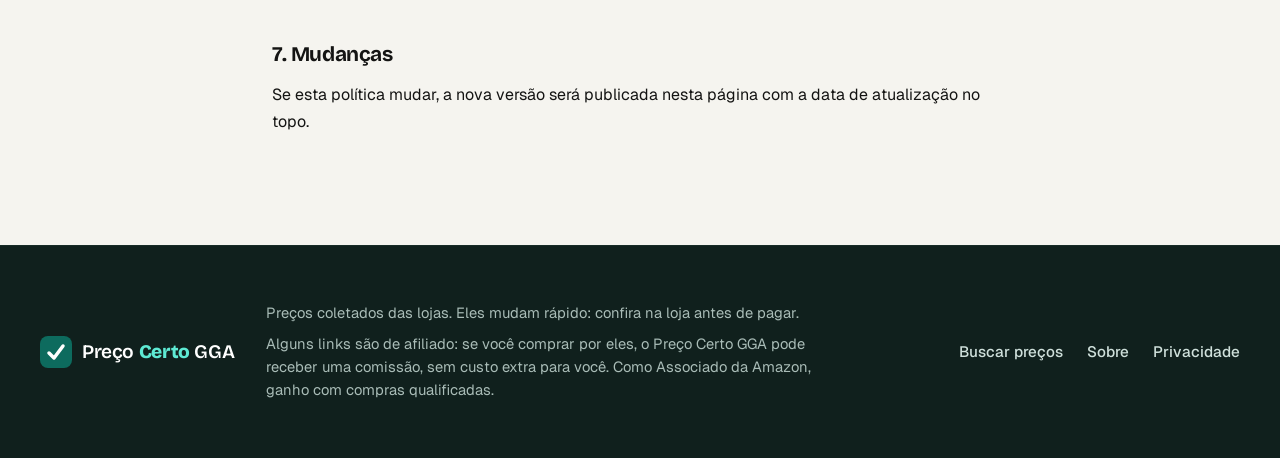
==== commit a9f05be8: "Email de contato nas páginas Sobre e Privacidade Co-Authored-By: Claude Opus 5.5 <noreply@anthropic." ====
--- a/site/privacidade.html
+++ b/site/privacidade.html
@@ -90,7 +90,7 @@
       <h2>6. Contato</h2>
       <p>
         Para qualquer pedido ou dúvida sobre privacidade:
-        <a href="https://github.com/GabrielGAzevedo/compdpre-os/issues" target="_blank" rel="noopener">abra uma mensagem no GitHub do projeto</a>.
+        escreva para <a href="mailto:contato.precocertogga@gmail.com">contato.precocertogga@gmail.com</a>.
       </p>
 
       <h2>7. Mudanças</h2>
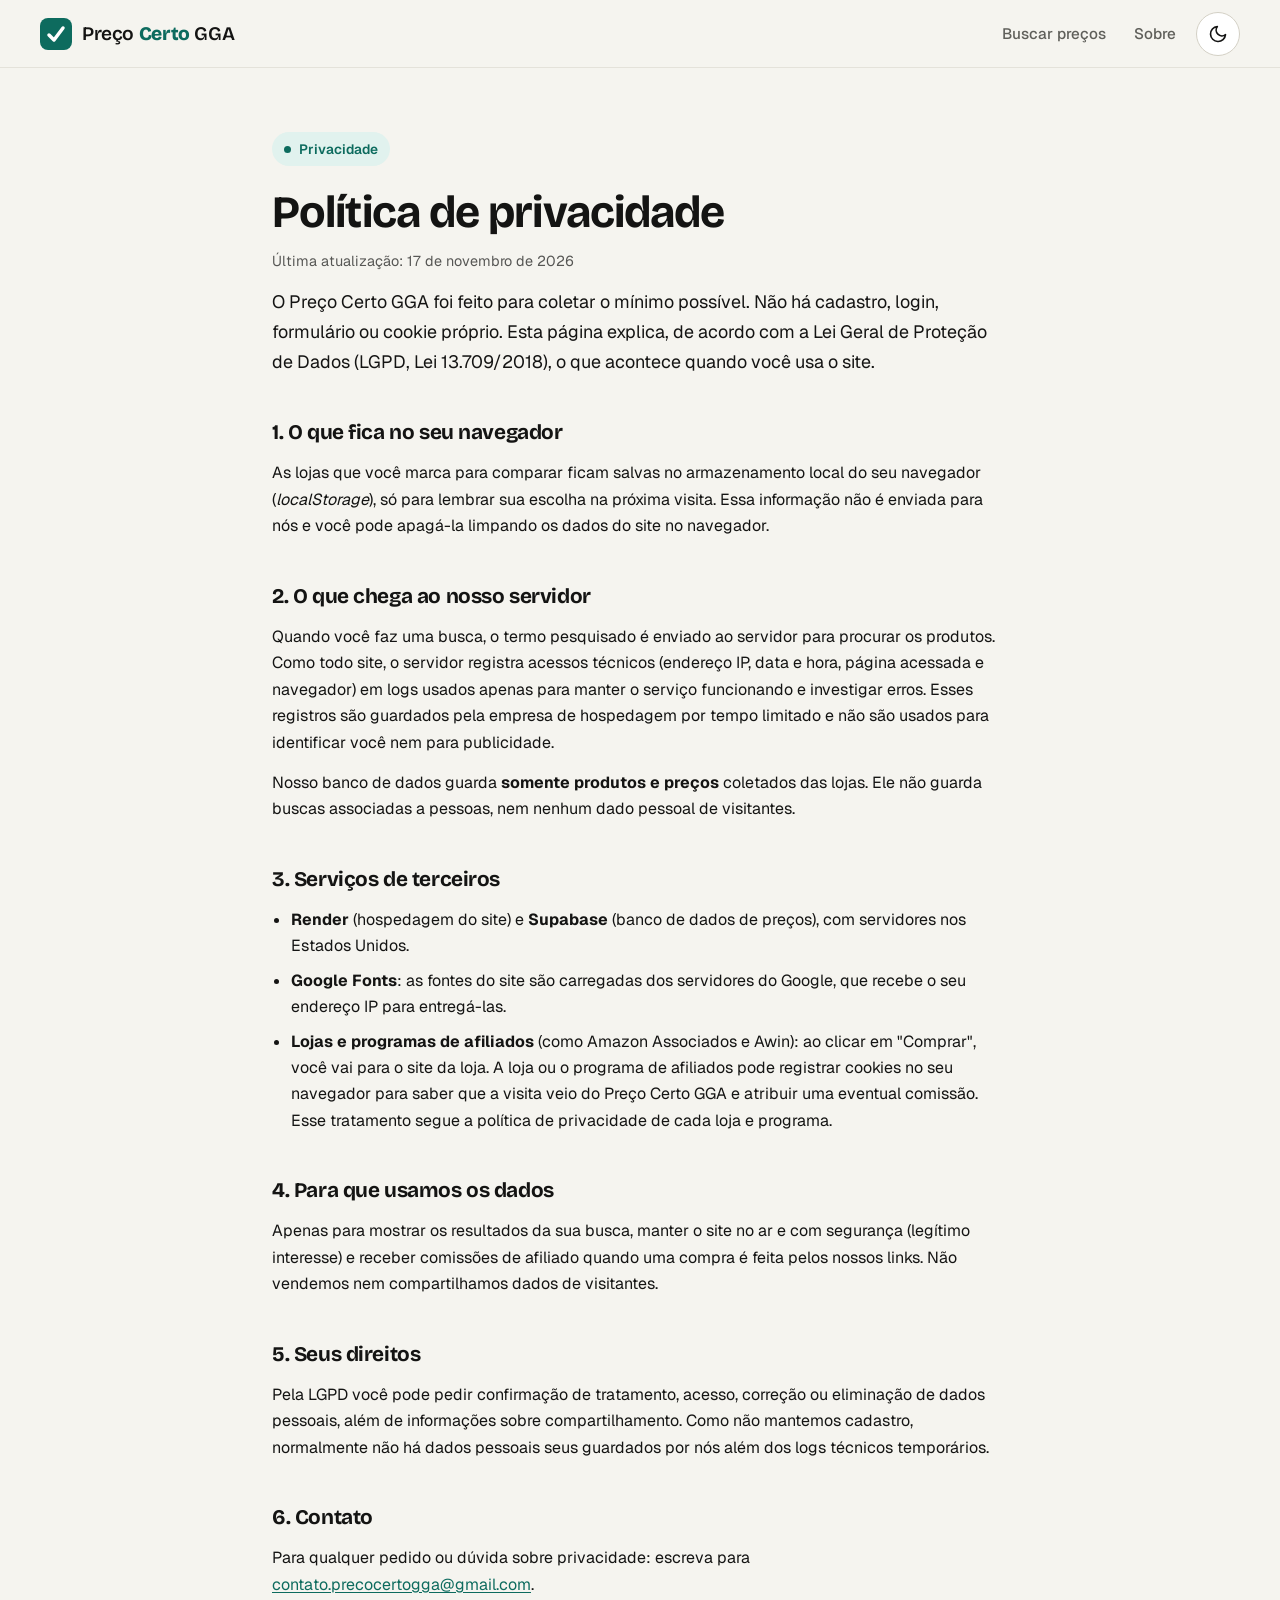
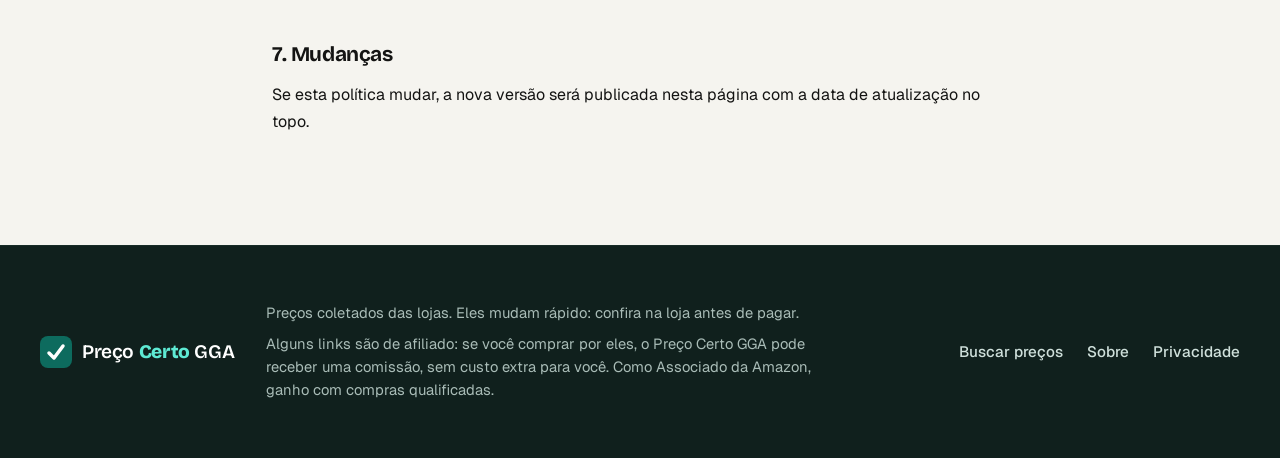
==== commit 6139ad1f: "Botão de tema claro/escuro no topo Segue o tema do sistema até a pessoa escolher; a escolha fica sal" ====
--- a/site/privacidade.html
+++ b/site/privacidade.html
@@ -11,6 +11,7 @@
   <link rel="preconnect" href="https://fonts.gstatic.com" crossorigin>
   <link href="https://fonts.googleapis.com/css2?family=Bricolage+Grotesque:opsz,wght@12..96,600;12..96,700;12..96,800&family=Geist:wght@400;500;600;700&display=swap" rel="stylesheet">
   <link rel="stylesheet" href="style.css">
+  <script src="tema.js"></script>
 </head>
 <body>
   <header class="topo">
@@ -23,6 +24,7 @@
         <a href="/">Buscar preços</a>
         <a href="/sobre.html">Sobre</a>
       </nav>
+      <button type="button" class="tema" data-tema aria-label="Mudar tema"><svg class="tema__lua" viewBox="0 0 24 24" aria-hidden="true"><path d="M21 12.8A9 9 0 1 1 11.2 3a7 7 0 0 0 9.8 9.8z"/></svg><svg class="tema__sol" viewBox="0 0 24 24" aria-hidden="true"><circle cx="12" cy="12" r="4"/><path d="M12 2v2M12 20v2M4.9 4.9l1.4 1.4M17.7 17.7l1.4 1.4M2 12h2M20 12h2M4.9 19.1l1.4-1.4M17.7 6.3l1.4-1.4"/></svg></button>
     </div>
   </header>
 
--- a/site/style.css
+++ b/site/style.css
@@ -28,6 +28,21 @@
   --fonte-titulo: "Bricolage Grotesque", "Geist", system-ui, sans-serif;
   --fonte: "Geist", system-ui, -apple-system, "Segoe UI", sans-serif;
 
+  /* cores de detalhe (mudam no tema escuro) */
+  --destaque: var(--primaria);      /* texto em destaque: logo, links */
+  --botao: #141413;                 /* botão "Comprar" */
+  --botao-texto: #ffffff;
+  --botao-hover: #33332f;
+  --neutro: #efeee9;                /* selo cinza, botão fechar */
+  --neutro-forte: #e2e0d8;
+  --selo-fundo: #fdf0d2;
+  --selo-texto: #7a4f00;
+  --placeholder: #9a9a93;
+  --erro: #b42318;
+  --esqueleto-1: #ecebe5;
+  --esqueleto-2: #f6f5f0;
+  color-scheme: light;
+
   --r-sm: 10px;
   --r: 14px;
   --r-lg: 20px;
@@ -35,6 +50,82 @@
   --sombra-alta: 0 2px 6px rgba(20, 20, 19, .06), 0 18px 44px rgba(20, 20, 19, .10);
   --topo: 68px;
   --curva: cubic-bezier(.2, .7, .2, 1);
+}
+
+/* ============================ Tema escuro ============================= */
+/* Vale quando a pessoa escolhe "escuro" no botão, ou quando o sistema está
+   escuro e ela não escolheu nada. */
+:root[data-theme="dark"] {
+  --fundo: #0f1412;
+  --superficie: #171d1b;
+  --superficie-2: #1b2220;
+  --texto: #ecefed;
+  --texto-suave: #a3aca8;
+  --borda: #2a3330;
+  --borda-forte: #3a4541;
+  --primaria: #0f7a6b;
+  --primaria-escura: #0d6b5e;
+  --primaria-clara: #12302a;
+  --escuro: #0a0f0e;
+  --escuro-2: #1a2623;
+  --amazon: #fb923c;
+  --kabum: #60a5fa;
+  --mercadolivre: #facc15;
+  --pichau: #fb7185;
+  --terabyte: #a3e635;
+  --magalu: #38bdf8;
+  --destaque: #5eead4;
+  --botao: #ecefed;
+  --botao-texto: #111413;
+  --botao-hover: #ffffff;
+  --neutro: #252c2a;
+  --neutro-forte: #313a37;
+  --selo-fundo: #3a2c0a;
+  --selo-texto: #f5c86b;
+  --placeholder: #6f7975;
+  --erro: #f97066;
+  --esqueleto-1: #1f2624;
+  --esqueleto-2: #2a3330;
+  --sombra: 0 1px 2px rgba(0, 0, 0, .3), 0 6px 20px rgba(0, 0, 0, .25);
+  --sombra-alta: 0 2px 6px rgba(0, 0, 0, .35), 0 18px 44px rgba(0, 0, 0, .45);
+  color-scheme: dark;
+}
+@media (prefers-color-scheme: dark) {
+  :root:not([data-theme="light"]) {
+    --fundo: #0f1412;
+    --superficie: #171d1b;
+    --superficie-2: #1b2220;
+    --texto: #ecefed;
+    --texto-suave: #a3aca8;
+    --borda: #2a3330;
+    --borda-forte: #3a4541;
+    --primaria: #0f7a6b;
+    --primaria-escura: #0d6b5e;
+    --primaria-clara: #12302a;
+    --escuro: #0a0f0e;
+    --escuro-2: #1a2623;
+    --amazon: #fb923c;
+    --kabum: #60a5fa;
+    --mercadolivre: #facc15;
+    --pichau: #fb7185;
+    --terabyte: #a3e635;
+    --magalu: #38bdf8;
+    --destaque: #5eead4;
+    --botao: #ecefed;
+    --botao-texto: #111413;
+    --botao-hover: #ffffff;
+    --neutro: #252c2a;
+    --neutro-forte: #313a37;
+    --selo-fundo: #3a2c0a;
+    --selo-texto: #f5c86b;
+    --placeholder: #6f7975;
+    --erro: #f97066;
+    --esqueleto-1: #1f2624;
+    --esqueleto-2: #2a3330;
+    --sombra: 0 1px 2px rgba(0, 0, 0, .3), 0 6px 20px rgba(0, 0, 0, .25);
+    --sombra-alta: 0 2px 6px rgba(0, 0, 0, .35), 0 18px 44px rgba(0, 0, 0, .45);
+    color-scheme: dark;
+  }
 }
 
 *, *::before, *::after { box-sizing: border-box; }
@@ -56,7 +147,7 @@
 .pular {
   position: fixed; left: 16px; top: 12px; z-index: 50; transform: translateY(-200%); transition: transform .2s;
   padding: 10px 16px; border-radius: var(--r-sm);
-  background: var(--texto); color: #fff; font-weight: 600; text-decoration: none;
+  background: var(--botao); color: var(--botao-texto); font-weight: 600; text-decoration: none;
 }
 .pular:focus-visible { transform: none; }
 :focus-visible { outline: 3px solid color-mix(in srgb, var(--primaria) 45%, transparent); outline-offset: 3px; }
@@ -70,13 +161,31 @@
 }
 .topo__conteudo { display: flex; align-items: center; justify-content: space-between; height: 100%; }
 .logo { display: inline-flex; align-items: center; gap: 10px; text-decoration: none; font-family: var(--fonte-titulo); font-size: 1.2rem; font-weight: 600; letter-spacing: -.02em; }
-.logo strong { color: var(--primaria); font-weight: 800; }
+.logo strong { color: var(--destaque); font-weight: 800; }
 .logo__marca { width: 32px; height: 32px; }
 .logo__marca rect { fill: var(--primaria); }
 .logo__marca path { fill: none; stroke: #fff; stroke-width: 3.5; stroke-linecap: round; stroke-linejoin: round; }
 .logo--claro strong { color: #5eead4; }
 
-.topo__nav { display: flex; gap: 28px; }
+.topo__nav { display: flex; gap: 28px; margin-left: auto; margin-right: 20px; }
+
+/* Botão de tema (lua no claro, sol no escuro) */
+.tema {
+  display: inline-grid; place-items: center; flex: none;
+  width: 44px; height: 44px; border-radius: 50%; cursor: pointer;
+  background: var(--superficie); color: var(--texto);
+  border: 1px solid var(--borda-forte);
+  transition: border-color .2s, transform .2s var(--curva);
+}
+.tema:hover { border-color: var(--texto-suave); transform: rotate(-12deg); }
+.tema svg { width: 20px; height: 20px; fill: none; stroke: currentColor; stroke-width: 2; stroke-linecap: round; stroke-linejoin: round; }
+.tema__sol { display: none; }
+:root[data-theme="dark"] .tema__sol { display: block; }
+:root[data-theme="dark"] .tema__lua { display: none; }
+@media (prefers-color-scheme: dark) {
+  :root:not([data-theme="light"]) .tema__sol { display: block; }
+  :root:not([data-theme="light"]) .tema__lua { display: none; }
+}
 .topo__nav a, .rodape__links a {
   position: relative; text-decoration: none; font-weight: 500; font-size: .95rem; color: var(--texto-suave);
   padding: 10px 0; transition: color .2s;
@@ -98,7 +207,7 @@
 .hero__tag {
   display: inline-flex; align-items: center; gap: 8px; margin: 0 0 20px;
   padding: 6px 12px; border-radius: 999px;
-  background: var(--primaria-clara); color: var(--primaria);
+  background: var(--primaria-clara); color: var(--destaque);
   font-weight: 600; font-size: .85rem;
 }
 .hero__tag::before { content: ""; width: 7px; height: 7px; border-radius: 50%; background: currentColor; }
@@ -129,13 +238,13 @@
 .busca:focus-within { border-color: var(--primaria); box-shadow: 0 0 0 4px var(--primaria-clara), var(--sombra); }
 .busca__icone { width: 20px; height: 20px; flex: none; fill: none; stroke: var(--texto-suave); stroke-width: 2; stroke-linecap: round; }
 .busca input { flex: 1; min-width: 0; border: 0; outline: 0; background: transparent; font: inherit; font-size: 1.05rem; padding: 11px 4px; color: var(--texto); }
-.busca input::placeholder { color: #9a9a93; }
+.busca input::placeholder { color: var(--placeholder); }
 
 /* ============================ Seletor de lojas ======================== */
 .lojas { border: 0; margin: 22px 0 0; padding: 0; }
 .lojas legend { padding: 0; margin-bottom: 10px; font-size: .78rem; font-weight: 600; letter-spacing: .08em; text-transform: uppercase; color: var(--texto-suave); }
 .lojas__lista { display: flex; flex-wrap: wrap; gap: 8px; }
-.lojas__aviso { margin: 10px 0 0; color: #b42318; font-size: .88rem; font-weight: 600; }
+.lojas__aviso { margin: 10px 0 0; color: var(--erro); font-size: .88rem; font-weight: 600; }
 
 .loja--amazon, .opcao-loja--amazon { --cor: var(--amazon); }
 .loja--kabum, .opcao-loja--kabum { --cor: var(--kabum); }
@@ -171,7 +280,7 @@
   text-decoration: underline; text-decoration-color: var(--borda-forte); text-underline-offset: 4px;
   transition: text-decoration-color .2s, color .2s;
 }
-.chip:hover { color: var(--primaria); text-decoration-color: currentColor; }
+.chip:hover { color: var(--destaque); text-decoration-color: currentColor; }
 
 /* =============================== Janela =============================== */
 .janela {
@@ -195,10 +304,10 @@
 
 /* card de exemplo: barras no lugar dos preços, destaque passeando */
 .demo-titulo { display: grid; gap: 8px; }
-.demo-titulo i { display: block; height: 12px; border-radius: 6px; background: #ecebe5; }
+.demo-titulo i { display: block; height: 12px; border-radius: 6px; background: var(--esqueleto-1); }
 .demo-titulo i:last-child { width: 62%; }
 .card--demo .oferta { grid-template-columns: 1fr 120px; min-height: 52px; animation: destaque 3.6s infinite; }
-.card--demo .barra { display: block; height: 14px; border-radius: 7px; background: linear-gradient(90deg, #ecebe5 30%, #f6f5f0 50%, #ecebe5 70%); background-size: 220% 100%; animation: brilho 1.8s linear infinite; }
+.card--demo .barra { display: block; height: 14px; border-radius: 7px; background: linear-gradient(90deg, var(--esqueleto-1) 30%, var(--esqueleto-2) 50%, var(--esqueleto-1) 70%); background-size: 220% 100%; animation: brilho 1.8s linear infinite; }
 .card--demo .oferta:nth-child(1) { animation-delay: 0s; }
 .card--demo .oferta:nth-child(2) { animation-delay: .6s; }
 .card--demo .oferta:nth-child(3) { animation-delay: 1.2s; }
@@ -222,8 +331,9 @@
 .btn--primario { background: var(--primaria); color: #fff; padding: 0 22px; }
 .btn--primario:hover { background: var(--primaria-escura); box-shadow: 0 6px 16px color-mix(in srgb, var(--primaria) 30%, transparent); }
 .btn--primario:disabled { opacity: .65; cursor: wait; transform: none; }
-.btn--comprar { padding: 0 16px; font-size: .9rem; background: var(--texto); color: #fff; }
-.btn--comprar:hover { background: #33332f; }
+.btn--comprar { padding: 0 16px; font-size: .9rem; background: var(--botao); color: var(--botao-texto); }
+.btn--comprar:hover { background: var(--botao-hover); }
+.oferta--melhor .btn--comprar { color: #fff; }
 .btn--secundario { padding: 0 16px; font-size: .9rem; background: transparent; color: var(--texto); border: 1px solid var(--borda-forte); }
 .btn--secundario:hover { border-color: var(--texto); }
 
@@ -300,8 +410,8 @@
 .grade .card:hover { box-shadow: var(--sombra-alta); transform: translateY(-2px); }
 
 .card__topo { display: flex; justify-content: space-between; align-items: center; gap: 8px; min-height: 26px; }
-.selo { padding: 4px 10px; border-radius: 999px; background: #fdf0d2; color: #7a4f00; font-size: .8rem; font-weight: 700; white-space: nowrap; }
-.selo--igual { background: #efeee9; color: var(--texto-suave); }
+.selo { padding: 4px 10px; border-radius: 999px; background: var(--selo-fundo); color: var(--selo-texto); font-size: .8rem; font-weight: 700; white-space: nowrap; }
+.selo--igual { background: var(--neutro); color: var(--texto-suave); }
 .similar { font-size: .78rem; color: var(--texto-suave); text-align: right; }
 
 .card__titulo {
@@ -336,7 +446,7 @@
 .minimo { font-size: .85rem; color: var(--texto-suave); }
 
 /* ============================ Carregamento ============================ */
-.esqueleto { height: 300px; border-radius: var(--r-lg); background: linear-gradient(90deg, #ebeae4 25%, #f4f3ee 50%, #ebeae4 75%); background-size: 200% 100%; animation: brilho 1.4s infinite linear; }
+.esqueleto { height: 300px; border-radius: var(--r-lg); background: linear-gradient(90deg, var(--esqueleto-1) 25%, var(--esqueleto-2) 50%, var(--esqueleto-1) 75%); background-size: 200% 100%; animation: brilho 1.4s infinite linear; }
 .vazio {
   grid-column: 1 / -1; text-align: center; padding: 56px 24px;
   border: 1px dashed var(--borda-forte); border-radius: var(--r-lg); color: var(--texto-suave);
@@ -345,12 +455,12 @@
 @keyframes brilho { from { background-position: 100% 0; } to { background-position: -100% 0; } }
 
 /* ================================ Modal =============================== */
-.modal { width: min(680px, 100% - 32px); padding: 24px; border: 0; border-radius: var(--r-lg); box-shadow: var(--sombra-alta); }
+.modal { width: min(680px, 100% - 32px); padding: 24px; border: 0; border-radius: var(--r-lg); box-shadow: var(--sombra-alta); background: var(--superficie); color: var(--texto); }
 .modal::backdrop { background: rgba(16, 32, 29, .5); backdrop-filter: blur(3px); }
 .modal__cabecalho { display: flex; justify-content: space-between; align-items: start; gap: 16px; margin-bottom: 14px; }
 .modal h2 { font-family: var(--fonte); font-size: 1.05rem; font-weight: 600; letter-spacing: -.01em; }
-.modal__fechar { border: 0; background: #efeee9; width: 44px; height: 44px; border-radius: 50%; font-size: 1.4rem; cursor: pointer; flex: none; transition: background .2s; }
-.modal__fechar:hover { background: #e2e0d8; }
+.modal__fechar { border: 0; background: var(--neutro); color: var(--texto); width: 44px; height: 44px; border-radius: 50%; font-size: 1.4rem; cursor: pointer; flex: none; transition: background .2s; }
+.modal__fechar:hover { background: var(--neutro-forte); }
 .grafico svg { width: 100%; height: auto; display: block; }
 .grafico .eixo { font-size: 11px; fill: var(--texto-suave); font-family: var(--fonte); }
 .grafico .grade-linha { stroke: var(--borda); }
@@ -371,7 +481,7 @@
 .pagina__texto p, .pagina__texto ul { margin: 0 0 14px; }
 .pagina__texto ul { padding-left: 1.2em; }
 .pagina__texto li { margin-bottom: 8px; }
-.pagina__texto a { color: var(--primaria); text-decoration: underline; text-underline-offset: 2px; }
+.pagina__texto a { color: var(--destaque); text-decoration: underline; text-underline-offset: 2px; }
 .pagina__lead { font-size: 1.12rem; }
 .pagina__data { font-size: .9rem; opacity: .7; margin-top: -8px !important; }
 .rodape__links { display: flex; gap: 24px; }
@@ -392,6 +502,7 @@
 @media (max-width: 640px) {
   .wrap { width: calc(100% - 32px); }
   .topo__nav { display: none; }
+  .tema { margin-left: auto; }
   .secao { padding: 64px 0; }
   .busca { flex-wrap: wrap; padding: 6px 6px 6px 14px; }
   .busca input { flex-basis: calc(100% - 40px); }
